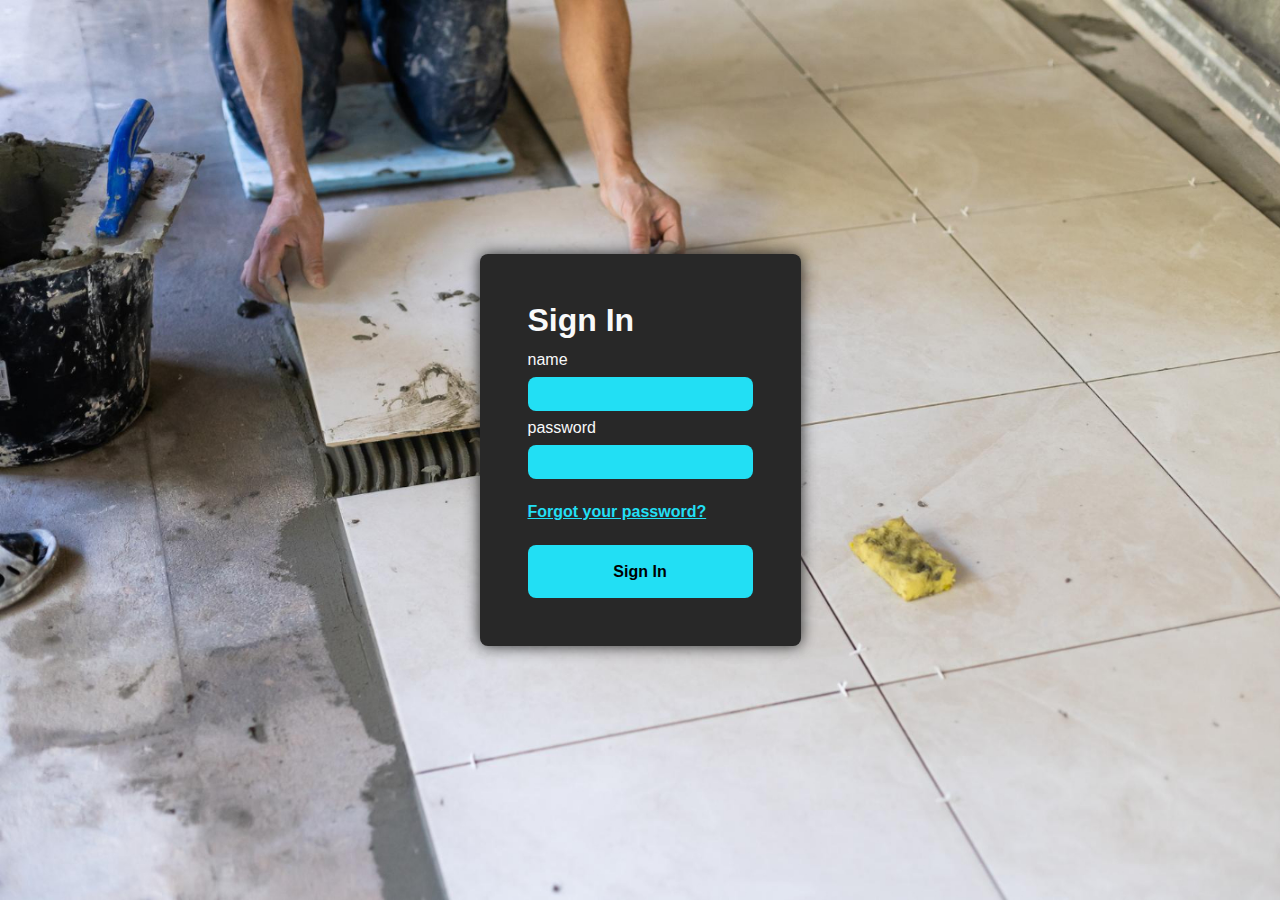
==== signin.html @ 7dafa245 "Add a sign in page" ====
<!DOCTYPE html>
<html lang="en">

<head>
    <meta charset="UTF-8">
    <meta http-equiv="X-UA-Compatible" content="IE=edge">
    <meta name="viewport" content="width=device-width, initial-scale=1.0">
    <!-- CSS -->
    <link rel="stylesheet" href="style.css">
    <title>Login Page Form</title>
</head>

<body>
    <aside>
        <section class="left-content">
        </section>
    </aside>
    <main class="right-content">
        <section class="form">
            <header>
                <h1>Sign In</h1>
            </header>
            <form action="#">
                <label for="name">name</label>
                <input type="text" name="name" id="name" required>
                <label for="password">password</label>
                <input type="password" name="password" id="password" autocomplete="off" required>
                <p class="under-input-text">
                    <strong><a href="">Forgot your password?</a></strong>
                </p>
                <button type="button" id="submit-button">Sign In</button>
            </form>
        </section>
    </main>
</body>

</html>
---- style.css ----
* {
  margin: 0;
  padding: 0;
  box-sizing: border-box;
  font-family: sans-serif;
}

:root {
  --dark: #282828;
  --gray: #ddd;
  --light: #f8f9fa;
  --blue: #22dff4;
}

body {
  display: flex;
  background-color: var(--gray);
  color: var(--light);
}

aside {
  height: 100vh;
  min-width: 50%;
  background: fixed
    url("./img/builder-puts-the-tiles-on-the-floor-the-repair.jpg");
  background-position: cover;
}

main {
  min-width: 50%;
  display: inherit;
  flex-direction: column;
  justify-content: center;
  align-items: center;
}

.form {
  display: inherit;
  flex-direction: column;
  justify-content: center;
  background-color: var(--dark);
  max-width: 60%;
  border-radius: 0.5rem;
  padding: 3rem;
  box-shadow: 0rem 0rem 0.9rem var(--dark);
}

form {
  display: inherit;
  flex-direction: column;
  justify-content: center;
  padding-top: 0.8rem;
  gap: 0.5rem;
}

input {
  padding: 0 .5rem;
  outline: none;
}

input,
button {
  font-size: 1rem;
  border: 1px solid transparent;
  border-radius: 0.5rem;
  line-height: 2rem;
  background-color: var(--blue);
  transition: 0.4s;
}

button {
  font-weight: bold;
  padding: 0.6rem;
  margin-top: 1rem;
}

button:hover {
  cursor: pointer;
  background-color: var(--dark);
  color: var(--blue);
  border: 1px solid var(--blue);
  box-shadow: 0rem 0rem 0.4rem var(--gray);
}

.under-input-text,
.under-btn-text {
  margin-top: 1rem;
}

p a {
  color: var(--blue);
}

@media (max-width: 1300px) {
  body {
    display: flex;
    flex-direction: column;
    justify-content: center;
    align-items: center;
  }

  aside {
    display: none;
  }

  main {
    display: flex;
    flex-direction: column;
    justify-content: center;
    align-items: center;
    height: 100vh;
    width: 100%;
    background: no-repeat
      url("./img/builder-puts-the-tiles-on-the-floor-the-repair.jpg");
    background-size: cover;
  }

  .form {
    max-width: 70%;
  }
}

@media (max-width: 630px) {
  .form {
    max-width: 80%;
  }
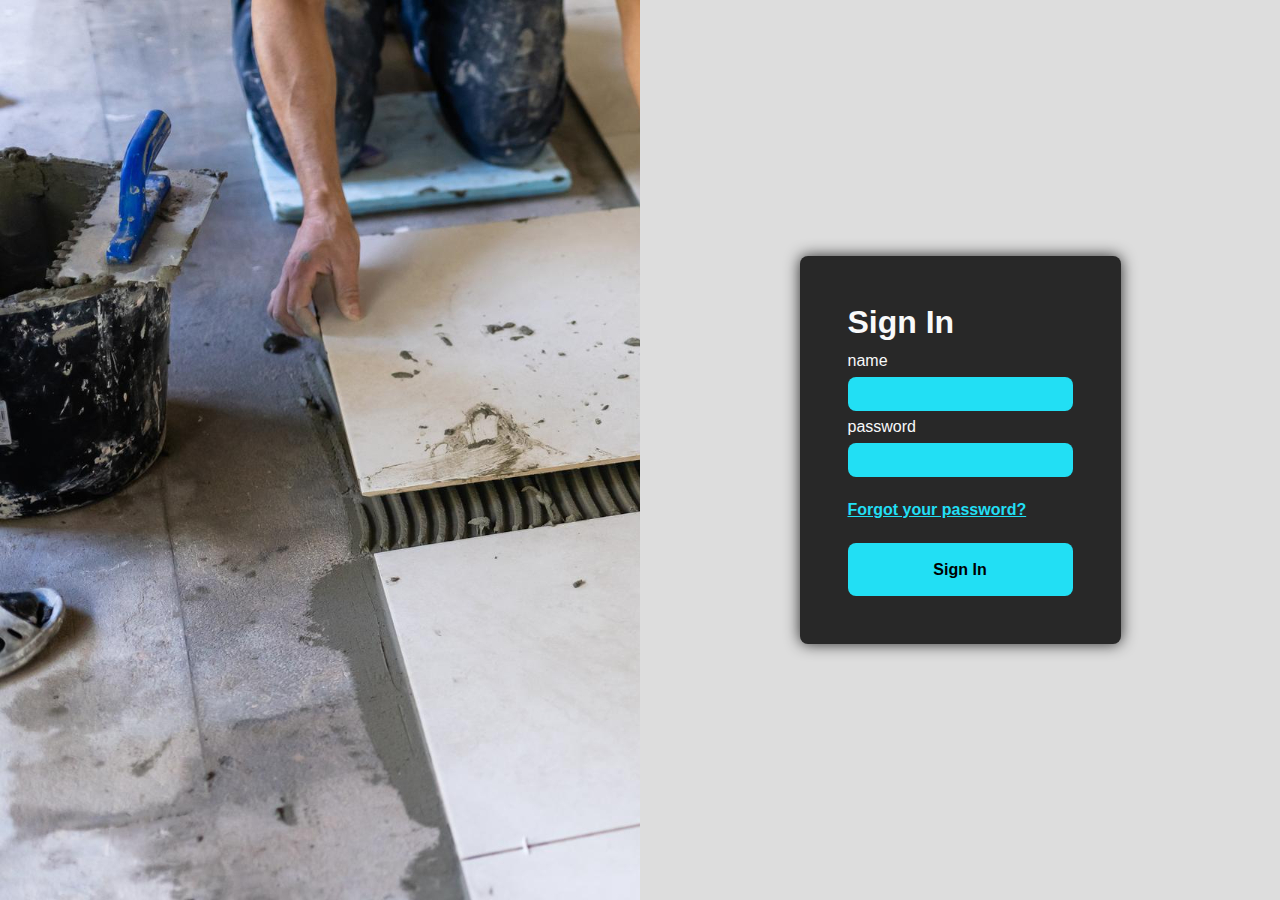
==== commit 4a429154: "Fix password validation function" ====
--- a/signin.html
+++ b/signin.html
@@ -21,14 +21,20 @@
                 <h1>Sign In</h1>
             </header>
             <form action="#">
-                <label for="name">name</label>
-                <input type="text" name="name" id="name" required>
-                <label for="password">password</label>
-                <input type="password" name="password" id="password" autocomplete="off" required>
-                <p class="under-input-text">
-                    <strong><a href="">Forgot your password?</a></strong>
-                </p>
-                <button type="button" id="submit-button">Sign In</button>
+                <div class="form-group">
+                    <label for="name">name</label>
+                    <input type="text" name="name" id="name" required>
+                </div>
+                <div class="form-group">
+                    <label for="password">password</label>
+                    <input type="password" name="password" id="password" autocomplete="off" required>
+                </div>
+                <div class="form-group">
+                    <p class="under-input-text">
+                        <strong><a href="">Forgot your password?</a></strong>
+                    </p>
+                    <button type="button" id="submit-button">Sign In</button>
+                </div>
             </form>
         </section>
     </main>
--- a/style.css
+++ b/style.css
@@ -45,12 +45,24 @@
   box-shadow: 0rem 0rem 0.9rem var(--dark);
 }
 
-form {
+form  {
   display: inherit;
   flex-direction: column;
   justify-content: center;
   padding-top: 0.8rem;
   gap: 0.5rem;
+}
+
+.form-group {
+  display: inherit;
+  flex-direction: column;
+  justify-content: center;
+  gap: 0.5rem;
+
+}
+
+label {
+  line-height: 1rem;
 }
 
 input {
@@ -91,7 +103,7 @@
   color: var(--blue);
 }
 
-@media (max-width: 1300px) {
+@media (max-width: 1200px) {
   body {
     display: flex;
     flex-direction: column;
@@ -116,11 +128,17 @@
   }
 
   .form {
-    max-width: 70%;
+    max-width: 40%;
   }
 }
 
-@media (max-width: 630px) {
+@media (max-width: 900px) {
   .form {
-    max-width: 80%;
+    max-width: 60%;
   }
+
+
+@media (max-width: 620px) {
+  .form {
+    max-width: 75%;
+  }
